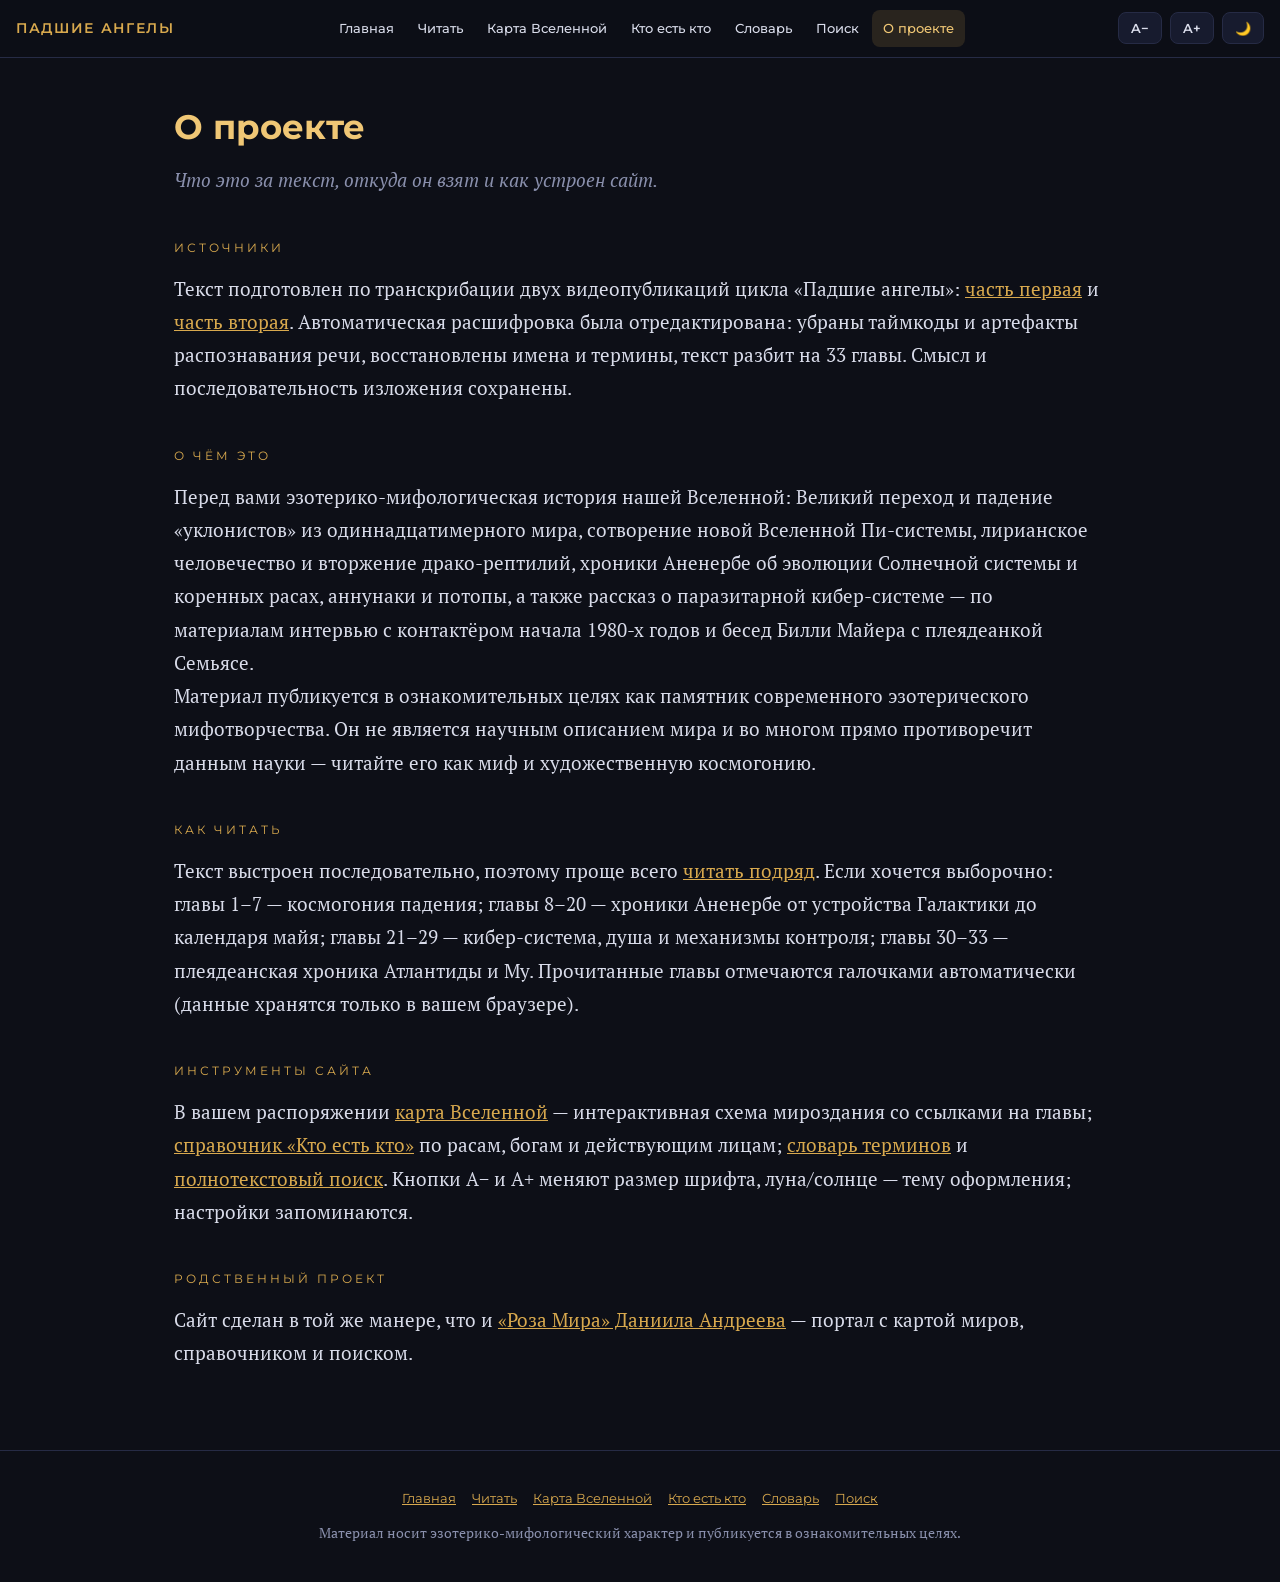
==== about.html @ 3c993e21 "Портал: главная, карта Вселенной, кто есть кто, словарь, поиск, отметки прочтения" ====
<!DOCTYPE html>
<html lang="ru" data-theme="dark">
<head>
<meta charset="UTF-8">
<meta name="viewport" content="width=device-width, initial-scale=1.0">
<title>О проекте — Падшие ангелы</title>
<meta name="description" content="О проекте «Падшие ангелы»: источники, структура текста и рекомендации по чтению.">
<link rel="preconnect" href="https://fonts.googleapis.com">
<link rel="preconnect" href="https://fonts.gstatic.com" crossorigin>
<link href="https://fonts.googleapis.com/css2?family=PT+Serif:ital,wght@0,400;0,700;1,400&family=Montserrat:wght@500;600;700&display=swap" rel="stylesheet">
<link rel="stylesheet" href="styles.css">
</head>
<body>
<div class="topbar">
  <a class="brand" href="index.html">Падшие ангелы</a>
  <nav class="topnav">
    <a href="index.html">Главная</a>
    <a href="read.html">Читать</a>
    <a href="map.html">Карта Вселенной</a>
    <a href="who.html">Кто есть кто</a>
    <a href="glossary.html">Словарь</a>
    <a href="search.html">Поиск</a>
    <a href="about.html">О проекте</a>
  </nav>
  <button class="btn" id="fsMinus" title="Уменьшить шрифт">A−</button>
  <button class="btn" id="fsPlus" title="Увеличить шрифт">A+</button>
  <button class="btn" id="themeBtn" title="Сменить тему">🌙</button>
</div>

<div class="page">
  <h2 class="pagetitle">О проекте</h2>
  <p class="pagesub">Что это за текст, откуда он взят и как устроен сайт.</p>

  <div class="section-label">Источники</div>
  <p>Текст подготовлен по транскрибации двух видеопубликаций цикла «Падшие ангелы»: <a href="https://www.youtube.com/watch?v=BHsfPyFr4HE" target="_blank" rel="noopener">часть первая</a> и <a href="https://www.youtube.com/watch?v=qrSuXvkzfOs" target="_blank" rel="noopener">часть вторая</a>. Автоматическая расшифровка была отредактирована: убраны таймкоды и артефакты распознавания речи, восстановлены имена и термины, текст разбит на 33 главы. Смысл и последовательность изложения сохранены.</p>

  <div class="section-label">О чём это</div>
  <p>Перед вами эзотерико-мифологическая история нашей Вселенной: Великий переход и падение «уклонистов» из одиннадцатимерного мира, сотворение новой Вселенной Пи-системы, лирианское человечество и вторжение драко-рептилий, хроники Аненербе об эволюции Солнечной системы и коренных расах, аннунаки и потопы, а также рассказ о паразитарной кибер-системе — по материалам интервью с контактёром начала 1980-х годов и бесед Билли Майера с плеядеанкой Семьясе.</p>
  <p>Материал публикуется в ознакомительных целях как памятник современного эзотерического мифотворчества. Он не является научным описанием мира и во многом прямо противоречит данным науки — читайте его как миф и художественную космогонию.</p>

  <div class="section-label">Как читать</div>
  <p>Текст выстроен последовательно, поэтому проще всего <a href="read.html#gl-1">читать подряд</a>. Если хочется выборочно: главы 1–7 — космогония падения; главы 8–20 — хроники Аненербе от устройства Галактики до календаря майя; главы 21–29 — кибер-система, душа и механизмы контроля; главы 30–33 — плеядеанская хроника Атлантиды и Му. Прочитанные главы отмечаются галочками автоматически (данные хранятся только в вашем браузере).</p>

  <div class="section-label">Инструменты сайта</div>
  <p>В вашем распоряжении <a href="map.html">карта Вселенной</a> — интерактивная схема мироздания со ссылками на главы; <a href="who.html">справочник «Кто есть кто»</a> по расам, богам и действующим лицам; <a href="glossary.html">словарь терминов</a> и <a href="search.html">полнотекстовый поиск</a>. Кнопки A− и A+ меняют размер шрифта, луна/солнце — тему оформления; настройки запоминаются.</p>

  <div class="section-label">Родственный проект</div>
  <p>Сайт сделан в той же манере, что и <a href="https://vysockiymark01-prog.github.io/RozaMira/" target="_blank" rel="noopener">«Роза Мира» Даниила Андреева</a> — портал с картой миров, справочником и поиском.</p>
</div>

<footer class="site">
  <div class="flinks">
    <a href="index.html">Главная</a><a href="read.html">Читать</a><a href="map.html">Карта Вселенной</a><a href="who.html">Кто есть кто</a><a href="glossary.html">Словарь</a><a href="search.html">Поиск</a>
  </div>
  <p>Материал носит эзотерико-мифологический характер и публикуется в ознакомительных целях.</p>
</footer>

<script src="app.js"></script>
</body>
</html>
---- styles.css ----
:root{
  --bg:#0d0f17; --bg2:#131627; --panel:#171b2e; --text:#d9dcea; --muted:#8a90ad;
  --accent:#d8a94e; --accent2:#f0c775; --line:#262b45; --shadow:rgba(0,0,0,.5);
  --good:#6fbf82; --bad:#c96a6a;
}
html[data-theme="light"]{
  --bg:#f5f2ea; --bg2:#ffffff; --panel:#ffffff; --text:#2a2c38; --muted:#6d7186;
  --accent:#a8760f; --accent2:#8a5f05; --line:#e2ddd0; --shadow:rgba(60,50,20,.12);
  --good:#3d8b52; --bad:#b04a4a;
}
*{box-sizing:border-box;margin:0;padding:0}
html{scroll-behavior:smooth}
body{background:var(--bg);color:var(--text);font-family:'PT Serif',Georgia,serif;font-size:var(--fs,19px);line-height:1.75;transition:background .3s,color .3s}
a{color:var(--accent)}
.progress{position:fixed;top:0;left:0;height:3px;background:linear-gradient(90deg,var(--accent),var(--accent2));width:0;z-index:100}

/* ---------- top navigation ---------- */
.topbar{position:sticky;top:0;z-index:90;display:flex;align-items:center;gap:8px;padding:10px 16px;background:color-mix(in srgb,var(--bg) 88%,transparent);backdrop-filter:blur(8px);border-bottom:1px solid var(--line)}
.topbar .brand{font-family:'Montserrat',sans-serif;font-weight:600;font-size:14px;letter-spacing:.12em;color:var(--accent);text-transform:uppercase;text-decoration:none;white-space:nowrap}
.topnav{display:flex;gap:2px;margin:0 auto;overflow-x:auto;scrollbar-width:none}
.topnav::-webkit-scrollbar{display:none}
.topnav a{font-family:'Montserrat',sans-serif;font-size:13px;font-weight:500;color:var(--text);text-decoration:none;padding:7px 11px;border-radius:8px;white-space:nowrap}
.topnav a:hover{color:var(--accent2);background:color-mix(in srgb,var(--accent) 10%,transparent)}
.topnav a.current{color:var(--accent2);background:color-mix(in srgb,var(--accent) 14%,transparent)}
.btn{font-family:'Montserrat',sans-serif;font-size:13px;font-weight:600;color:var(--text);background:var(--panel);border:1px solid var(--line);border-radius:8px;padding:7px 12px;cursor:pointer;transition:.2s}
.btn:hover{border-color:var(--accent);color:var(--accent2)}
.btn.primary{background:linear-gradient(135deg,var(--accent),var(--accent2));color:#1b1405;border:none;font-weight:700;padding:12px 22px;font-size:14px;text-decoration:none;display:inline-block;border-radius:10px}
.btn.ghost{padding:12px 22px;font-size:14px;text-decoration:none;display:inline-block;border-radius:10px}

/* ---------- hero ---------- */
header.site{position:relative;overflow:hidden;text-align:center;padding:90px 20px 70px;background:radial-gradient(ellipse at 50% -20%,#2a2440 0%,var(--bg) 70%)}
html[data-theme="light"] header.site{background:radial-gradient(ellipse at 50% -20%,#ece2c8 0%,var(--bg) 70%)}
.stars{position:absolute;inset:0;pointer-events:none;opacity:.7}
header.site h1{font-family:'Montserrat',sans-serif;font-weight:700;font-size:clamp(34px,6vw,58px);letter-spacing:.06em;color:var(--accent2);text-transform:uppercase;position:relative}
header.site .sub{margin-top:18px;color:var(--muted);font-style:italic;font-size:.95em;max-width:640px;margin-left:auto;margin-right:auto;position:relative}
header.site .wing{margin-top:26px;color:var(--accent);letter-spacing:.5em;position:relative}
header.site .cta{margin-top:30px;display:flex;gap:14px;justify-content:center;flex-wrap:wrap;position:relative}
header.site.compact{padding:46px 20px 36px}
header.site.compact h1{font-size:clamp(24px,4vw,36px)}

/* ---------- generic page container ---------- */
.page{max-width:980px;margin:0 auto;padding:40px 24px 80px}
.page h2.pagetitle{font-family:'Montserrat',sans-serif;font-size:clamp(24px,3.5vw,34px);color:var(--accent2);margin-bottom:6px}
.page .pagesub{color:var(--muted);font-style:italic;margin-bottom:30px}
.section-label{font-family:'Montserrat',sans-serif;font-size:12px;letter-spacing:.25em;color:var(--accent);text-transform:uppercase;margin:40px 0 14px}

/* ---------- reading layout ---------- */
.layout{display:grid;grid-template-columns:290px minmax(0,1fr);gap:40px;max-width:1200px;margin:0 auto;padding:40px 24px 80px}
nav.toc{position:sticky;top:64px;align-self:start;max-height:calc(100vh - 90px);overflow-y:auto;padding:20px;background:var(--panel);border:1px solid var(--line);border-radius:14px;scrollbar-width:thin}
nav.toc h2{font-family:'Montserrat',sans-serif;font-size:13px;letter-spacing:.15em;text-transform:uppercase;color:var(--accent);margin-bottom:14px}
nav.toc .part-label{font-family:'Montserrat',sans-serif;font-size:11px;letter-spacing:.12em;text-transform:uppercase;color:var(--muted);margin:16px 0 6px}
nav.toc a{display:block;padding:5px 24px 5px 8px;font-size:14.5px;line-height:1.4;color:var(--text);text-decoration:none;border-radius:6px;border-left:2px solid transparent;position:relative}
nav.toc a:hover{color:var(--accent2);background:color-mix(in srgb,var(--accent) 8%,transparent)}
nav.toc a.active{color:var(--accent2);border-left-color:var(--accent);background:color-mix(in srgb,var(--accent) 10%,transparent)}
nav.toc a.read::after{content:"✓";position:absolute;right:8px;top:5px;color:var(--good);font-size:12px}
main{min-width:0}
.part-divider{margin:70px 0 40px;text-align:center}
.part-divider .num{font-family:'Montserrat',sans-serif;color:var(--accent);letter-spacing:.3em;font-size:13px;text-transform:uppercase}
.part-divider h2{font-family:'Montserrat',sans-serif;font-size:clamp(24px,3.5vw,34px);margin-top:8px;color:var(--text)}
.part-divider .rule{margin:18px auto 0;width:120px;height:2px;background:linear-gradient(90deg,transparent,var(--accent),transparent)}
section.chapter{margin-bottom:56px;scroll-margin-top:80px}
section.chapter h3{font-family:'Montserrat',sans-serif;font-size:clamp(20px,2.6vw,26px);line-height:1.3;color:var(--accent2);margin-bottom:6px}
section.chapter .ch-num{font-family:'Montserrat',sans-serif;font-size:12px;letter-spacing:.25em;color:var(--muted);text-transform:uppercase}
section.chapter p{margin:16px 0;text-align:justify;hyphens:auto}
section.chapter p:first-of-type{margin-top:20px}
.lede::first-letter{float:left;font-size:3.1em;line-height:.85;padding:6px 10px 0 0;color:var(--accent);font-family:'PT Serif',serif}
.note{margin:24px 0;padding:16px 20px;background:var(--panel);border-left:3px solid var(--accent);border-radius:0 10px 10px 0;font-size:.92em;color:var(--muted)}
.dialog{margin:20px 0;padding-left:18px;border-left:2px solid var(--line)}
.dialog p{margin:12px 0}
.dialog .q{color:var(--muted);font-style:italic}
blockquote{margin:24px 0;padding:18px 24px;background:var(--panel);border:1px solid var(--line);border-radius:12px;font-style:italic}
mark{background:color-mix(in srgb,var(--accent) 45%,transparent);color:inherit;border-radius:3px;padding:0 2px}

/* ---------- cards & grids ---------- */
.grid{display:grid;gap:16px}
.grid.c2{grid-template-columns:repeat(auto-fill,minmax(300px,1fr))}
.grid.c3{grid-template-columns:repeat(auto-fill,minmax(240px,1fr))}
.card{background:var(--panel);border:1px solid var(--line);border-radius:14px;padding:20px 22px;transition:.2s}
.card:hover{border-color:color-mix(in srgb,var(--accent) 55%,var(--line))}
.card h4{font-family:'Montserrat',sans-serif;font-size:16px;color:var(--accent2);margin-bottom:6px}
.card .tag{display:inline-block;font-family:'Montserrat',sans-serif;font-size:10.5px;letter-spacing:.1em;text-transform:uppercase;color:var(--muted);border:1px solid var(--line);border-radius:20px;padding:2px 9px;margin:0 4px 8px 0}
.card p{font-size:.92em;color:var(--text)}
.card.linkcard{display:block;text-decoration:none;color:var(--text)}
.card.linkcard .arrow{color:var(--accent);font-family:'Montserrat',sans-serif;font-size:13px}

/* start path on home */
.path{display:grid;gap:12px;grid-template-columns:repeat(auto-fit,minmax(210px,1fr));counter-reset:step}
.path .step{background:var(--panel);border:1px solid var(--line);border-radius:14px;padding:18px;position:relative}
.path .step::before{counter-increment:step;content:counter(step);position:absolute;top:-12px;left:16px;width:26px;height:26px;border-radius:50%;background:linear-gradient(135deg,var(--accent),var(--accent2));color:#1b1405;font-family:'Montserrat',sans-serif;font-weight:700;font-size:13px;display:flex;align-items:center;justify-content:center}
.path .step h5{font-family:'Montserrat',sans-serif;font-size:14px;color:var(--accent2);margin:6px 0 6px}
.path .step p{font-size:.85em;color:var(--muted)}
.path .step a{font-family:'Montserrat',sans-serif;font-size:12.5px}

/* chapter list on home */
.chlist{list-style:none}
.chlist li{border-bottom:1px solid var(--line)}
.chlist a{display:flex;align-items:baseline;gap:12px;padding:10px 6px;text-decoration:none;color:var(--text);border-radius:8px}
.chlist a:hover{background:color-mix(in srgb,var(--accent) 7%,transparent);color:var(--accent2)}
.chlist .n{font-family:'Montserrat',sans-serif;font-size:12px;color:var(--muted);min-width:26px}
.chlist .check{margin-left:auto;color:var(--good);font-size:14px;opacity:0;font-family:'Montserrat',sans-serif}
.chlist a.read .check{opacity:1}
.readbar{margin:14px 0 6px;height:8px;border-radius:6px;background:var(--panel);border:1px solid var(--line);overflow:hidden}
.readbar>div{height:100%;width:0;background:linear-gradient(90deg,var(--accent),var(--accent2));transition:width .4s}
.readinfo{font-family:'Montserrat',sans-serif;font-size:12.5px;color:var(--muted);margin-bottom:26px}

/* ---------- glossary ---------- */
.gl-item{padding:16px 0;border-bottom:1px solid var(--line)}
.gl-item dt{font-family:'Montserrat',sans-serif;font-weight:600;color:var(--accent2);font-size:16px}
.gl-item dd{margin-top:6px;font-size:.95em}
.alpha-nav{display:flex;flex-wrap:wrap;gap:6px;margin-bottom:24px}
.alpha-nav a{font-family:'Montserrat',sans-serif;font-size:13px;text-decoration:none;padding:4px 10px;border:1px solid var(--line);border-radius:8px;color:var(--text)}
.alpha-nav a:hover{border-color:var(--accent);color:var(--accent2)}
.filterbox{width:100%;padding:12px 16px;font-size:16px;font-family:'PT Serif',serif;background:var(--panel);color:var(--text);border:1px solid var(--line);border-radius:12px;margin-bottom:24px}
.filterbox:focus{outline:none;border-color:var(--accent)}

/* ---------- who ---------- */
.side-light h4::before{content:"☀ ";color:var(--good)}
.side-dark h4::before{content:"● ";color:var(--bad)}
.side-neutral h4::before{content:"◆ ";color:var(--muted)}

/* ---------- map ---------- */
.map-wrap{display:grid;grid-template-columns:minmax(0,1fr) 320px;gap:24px}
.map-col{min-width:0}
.map-level{margin-bottom:10px;text-align:center}
.map-level .lvl-label{font-family:'Montserrat',sans-serif;font-size:11px;letter-spacing:.2em;text-transform:uppercase;color:var(--muted);margin:18px 0 8px}
.map-nodes{display:flex;flex-wrap:wrap;gap:8px;justify-content:center}
.map-node{font-family:'Montserrat',sans-serif;font-size:13px;padding:9px 14px;background:var(--panel);border:1px solid var(--line);border-radius:10px;cursor:pointer;transition:.2s;color:var(--text)}
.map-node:hover{border-color:var(--accent);color:var(--accent2)}
.map-node.sel{background:linear-gradient(135deg,color-mix(in srgb,var(--accent) 25%,var(--panel)),var(--panel));border-color:var(--accent);color:var(--accent2)}
.map-node.dark{border-color:color-mix(in srgb,var(--bad) 50%,var(--line))}
.map-arrow{color:var(--accent);font-size:18px;margin:2px 0}
.map-info{position:sticky;top:80px;align-self:start;background:var(--panel);border:1px solid var(--line);border-radius:14px;padding:20px}
.map-info h4{font-family:'Montserrat',sans-serif;color:var(--accent2);margin-bottom:8px}
.map-info p{font-size:.9em}
.map-info .tag{display:inline-block;font-family:'Montserrat',sans-serif;font-size:10.5px;letter-spacing:.1em;text-transform:uppercase;color:var(--muted);border:1px solid var(--line);border-radius:20px;padding:2px 9px;margin-bottom:10px}
.map-info a{font-family:'Montserrat',sans-serif;font-size:12.5px}

/* ---------- search ---------- */
.searchbox{display:flex;gap:10px;margin-bottom:10px}
.searchbox input{flex:1;padding:14px 18px;font-size:17px;font-family:'PT Serif',serif;background:var(--panel);color:var(--text);border:1px solid var(--line);border-radius:12px}
.searchbox input:focus{outline:none;border-color:var(--accent)}
.search-meta{font-family:'Montserrat',sans-serif;font-size:13px;color:var(--muted);margin-bottom:20px}
.hit{background:var(--panel);border:1px solid var(--line);border-radius:14px;padding:16px 20px;margin-bottom:14px}
.hit h4{font-family:'Montserrat',sans-serif;font-size:15px;margin-bottom:8px}
.hit h4 a{text-decoration:none}
.hit .snip{font-size:.92em;color:var(--text);margin:6px 0}
.hit .more{font-family:'Montserrat',sans-serif;font-size:12px;color:var(--muted)}

/* ---------- misc ---------- */
.totop{position:fixed;right:22px;bottom:22px;width:44px;height:44px;border-radius:50%;background:var(--panel);border:1px solid var(--line);color:var(--accent);font-size:20px;cursor:pointer;opacity:0;pointer-events:none;transition:.3s;z-index:80;box-shadow:0 4px 14px var(--shadow)}
.totop.show{opacity:1;pointer-events:auto}
footer.site{border-top:1px solid var(--line);padding:36px 20px;text-align:center;color:var(--muted);font-size:14px}
footer.site .flinks{display:flex;gap:16px;justify-content:center;flex-wrap:wrap;margin-bottom:12px;font-family:'Montserrat',sans-serif;font-size:13px}
.menu-btn{display:none}
.toc-close{display:none}

@media(max-width:900px){
  .layout{display:block;padding:24px 16px 60px}
  nav.toc{position:fixed;top:0;left:0;height:100vh;max-height:100vh;width:min(320px,85vw);border-radius:0;transform:translateX(-105%);transition:transform .3s;z-index:95;padding-top:60px}
  nav.toc.open{transform:none;box-shadow:0 0 60px var(--shadow)}
  .menu-btn{display:inline-block}
  .toc-close{display:inline-block;position:absolute;top:12px;right:12px}
  .map-wrap{grid-template-columns:1fr}
  .map-info{position:static}
  .topbar .brand{display:none}
}
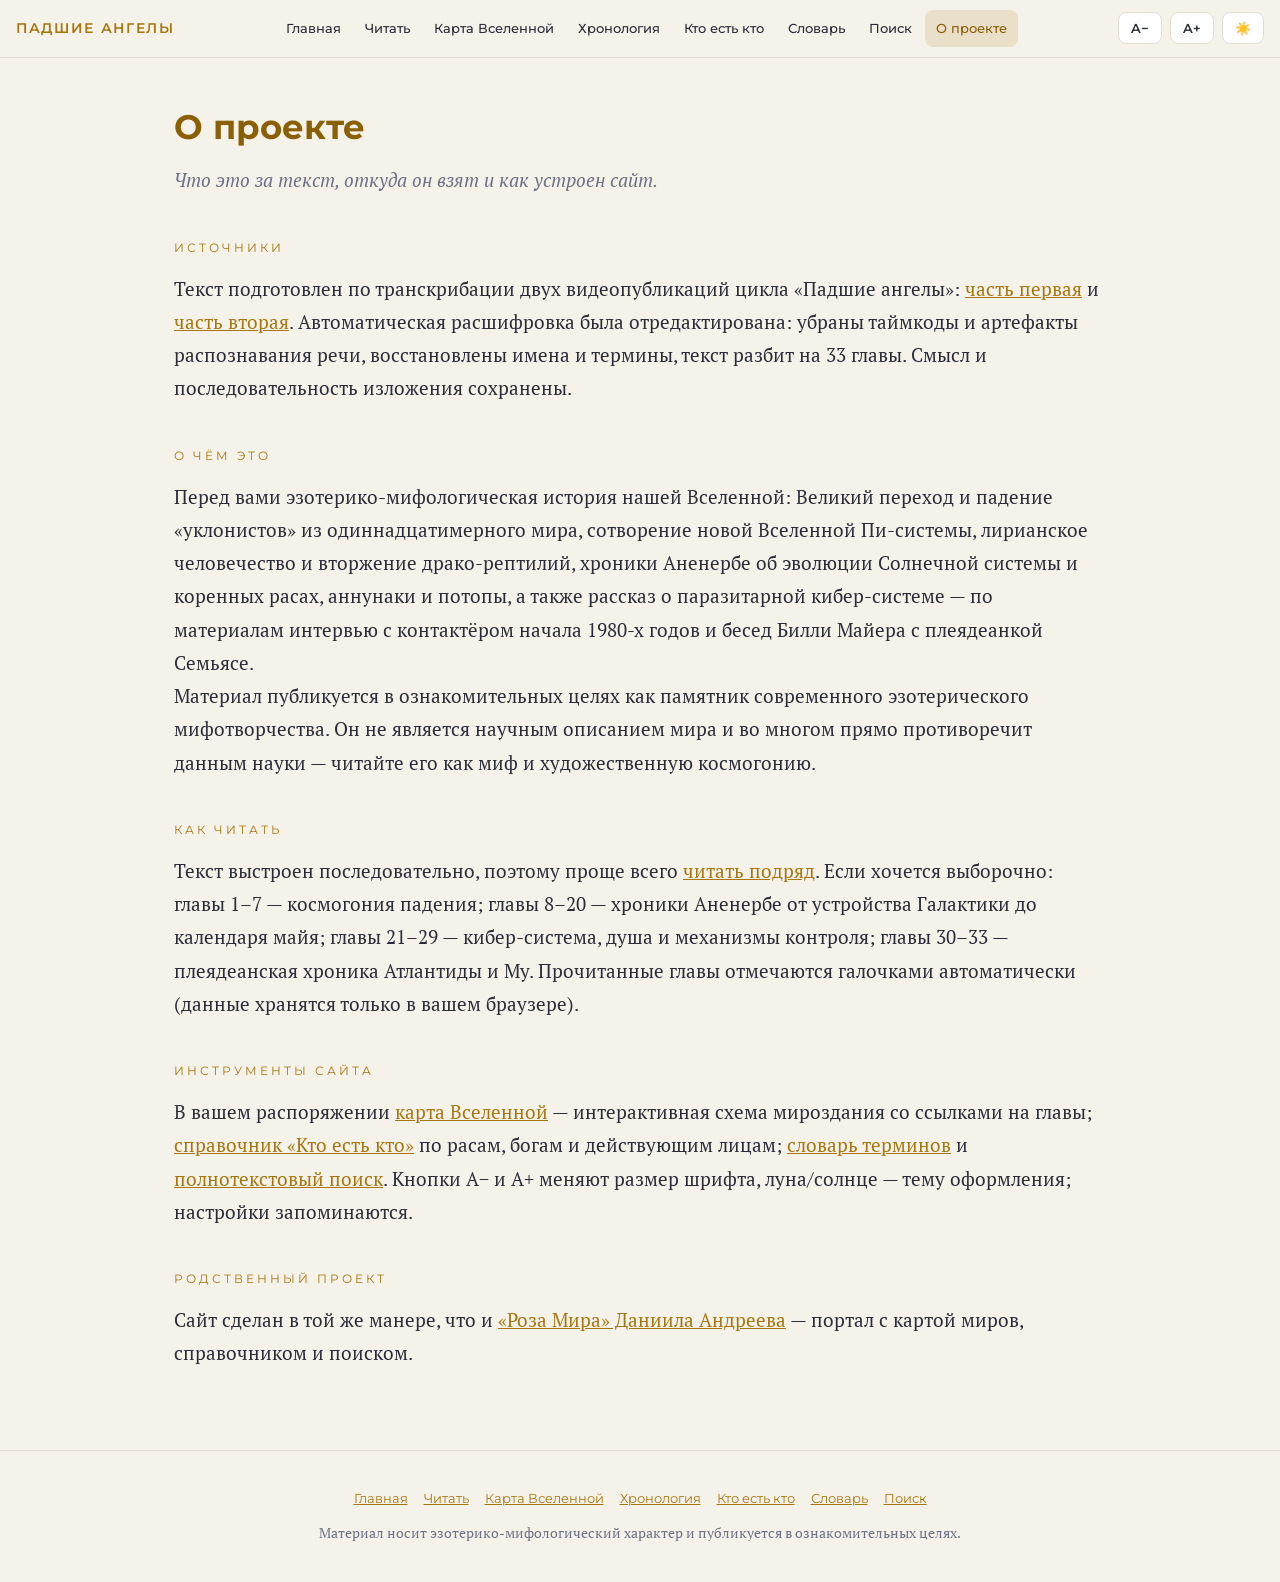
==== commit 85dd1756: "Хронология, умный поиск, продолжение чтения, favicon, OG-превью, автотема" ====
--- a/about.html
+++ b/about.html
@@ -9,6 +9,13 @@
 <link rel="preconnect" href="https://fonts.gstatic.com" crossorigin>
 <link href="https://fonts.googleapis.com/css2?family=PT+Serif:ital,wght@0,400;0,700;1,400&family=Montserrat:wght@500;600;700&display=swap" rel="stylesheet">
 <link rel="stylesheet" href="styles.css">
+<link rel="icon" href="favicon.svg" type="image/svg+xml">
+<meta property="og:site_name" content="Падшие ангелы">
+<meta property="og:title" content="Падшие ангелы — история нашей Вселенной">
+<meta property="og:description" content="Великий переход, Первостроители, звёздные войны, хроники Аненербе и тайна кибер-системы. Текст, карта Вселенной, хронология, справочник и поиск.">
+<meta property="og:type" content="website">
+<meta property="og:image" content="https://vysockiymark01-prog.github.io/FallenAngels/og.png">
+<meta name="twitter:card" content="summary_large_image">
 </head>
 <body>
 <div class="topbar">
@@ -17,6 +24,7 @@
     <a href="index.html">Главная</a>
     <a href="read.html">Читать</a>
     <a href="map.html">Карта Вселенной</a>
+    <a href="timeline.html">Хронология</a>
     <a href="who.html">Кто есть кто</a>
     <a href="glossary.html">Словарь</a>
     <a href="search.html">Поиск</a>
@@ -50,7 +58,8 @@
 
 <footer class="site">
   <div class="flinks">
-    <a href="index.html">Главная</a><a href="read.html">Читать</a><a href="map.html">Карта Вселенной</a><a href="who.html">Кто есть кто</a><a href="glossary.html">Словарь</a><a href="search.html">Поиск</a>
+    <a href="index.html">Главная</a><a href="read.html">Читать</a><a href="map.html">Карта Вселенной</a>
+    <a href="timeline.html">Хронология</a><a href="who.html">Кто есть кто</a><a href="glossary.html">Словарь</a><a href="search.html">Поиск</a>
   </div>
   <p>Материал носит эзотерико-мифологический характер и публикуется в ознакомительных целях.</p>
 </footer>
--- a/styles.css
+++ b/styles.css
@@ -146,6 +146,20 @@
 .hit .snip{font-size:.92em;color:var(--text);margin:6px 0}
 .hit .more{font-family:'Montserrat',sans-serif;font-size:12px;color:var(--muted)}
 
+/* ---------- timeline ---------- */
+.tl{position:relative;margin:24px 0;padding-left:34px}
+.tl::before{content:"";position:absolute;left:10px;top:6px;bottom:6px;width:2px;background:linear-gradient(180deg,var(--accent),var(--line) 30%,var(--line) 70%,var(--accent))}
+.tl-era{font-family:'Montserrat',sans-serif;font-size:13px;letter-spacing:.22em;text-transform:uppercase;color:var(--accent);margin:38px 0 16px;position:relative}
+.tl-era::before{content:"✦";position:absolute;left:-30px;top:1px;color:var(--accent)}
+.tl-item{position:relative;margin:0 0 18px;padding:14px 20px;background:var(--panel);border:1px solid var(--line);border-radius:12px;transition:.2s}
+.tl-item:hover{border-color:color-mix(in srgb,var(--accent) 55%,var(--line))}
+.tl-item::before{content:"";position:absolute;left:-29px;top:22px;width:10px;height:10px;border-radius:50%;background:var(--accent);box-shadow:0 0 0 4px color-mix(in srgb,var(--accent) 22%,transparent)}
+.tl-item.dark::before{background:var(--bad);box-shadow:0 0 0 4px color-mix(in srgb,var(--bad) 22%,transparent)}
+.tl-date{font-family:'Montserrat',sans-serif;font-size:12px;font-weight:600;letter-spacing:.1em;text-transform:uppercase;color:var(--accent2)}
+.tl-item h4{font-family:'Montserrat',sans-serif;font-size:16px;color:var(--text);margin:4px 0 4px}
+.tl-item p{font-size:.9em;color:var(--muted);margin:0}
+.tl-item .tl-link{font-family:'Montserrat',sans-serif;font-size:12px}
+
 /* ---------- misc ---------- */
 .totop{position:fixed;right:22px;bottom:22px;width:44px;height:44px;border-radius:50%;background:var(--panel);border:1px solid var(--line);color:var(--accent);font-size:20px;cursor:pointer;opacity:0;pointer-events:none;transition:.3s;z-index:80;box-shadow:0 4px 14px var(--shadow)}
 .totop.show{opacity:1;pointer-events:auto}
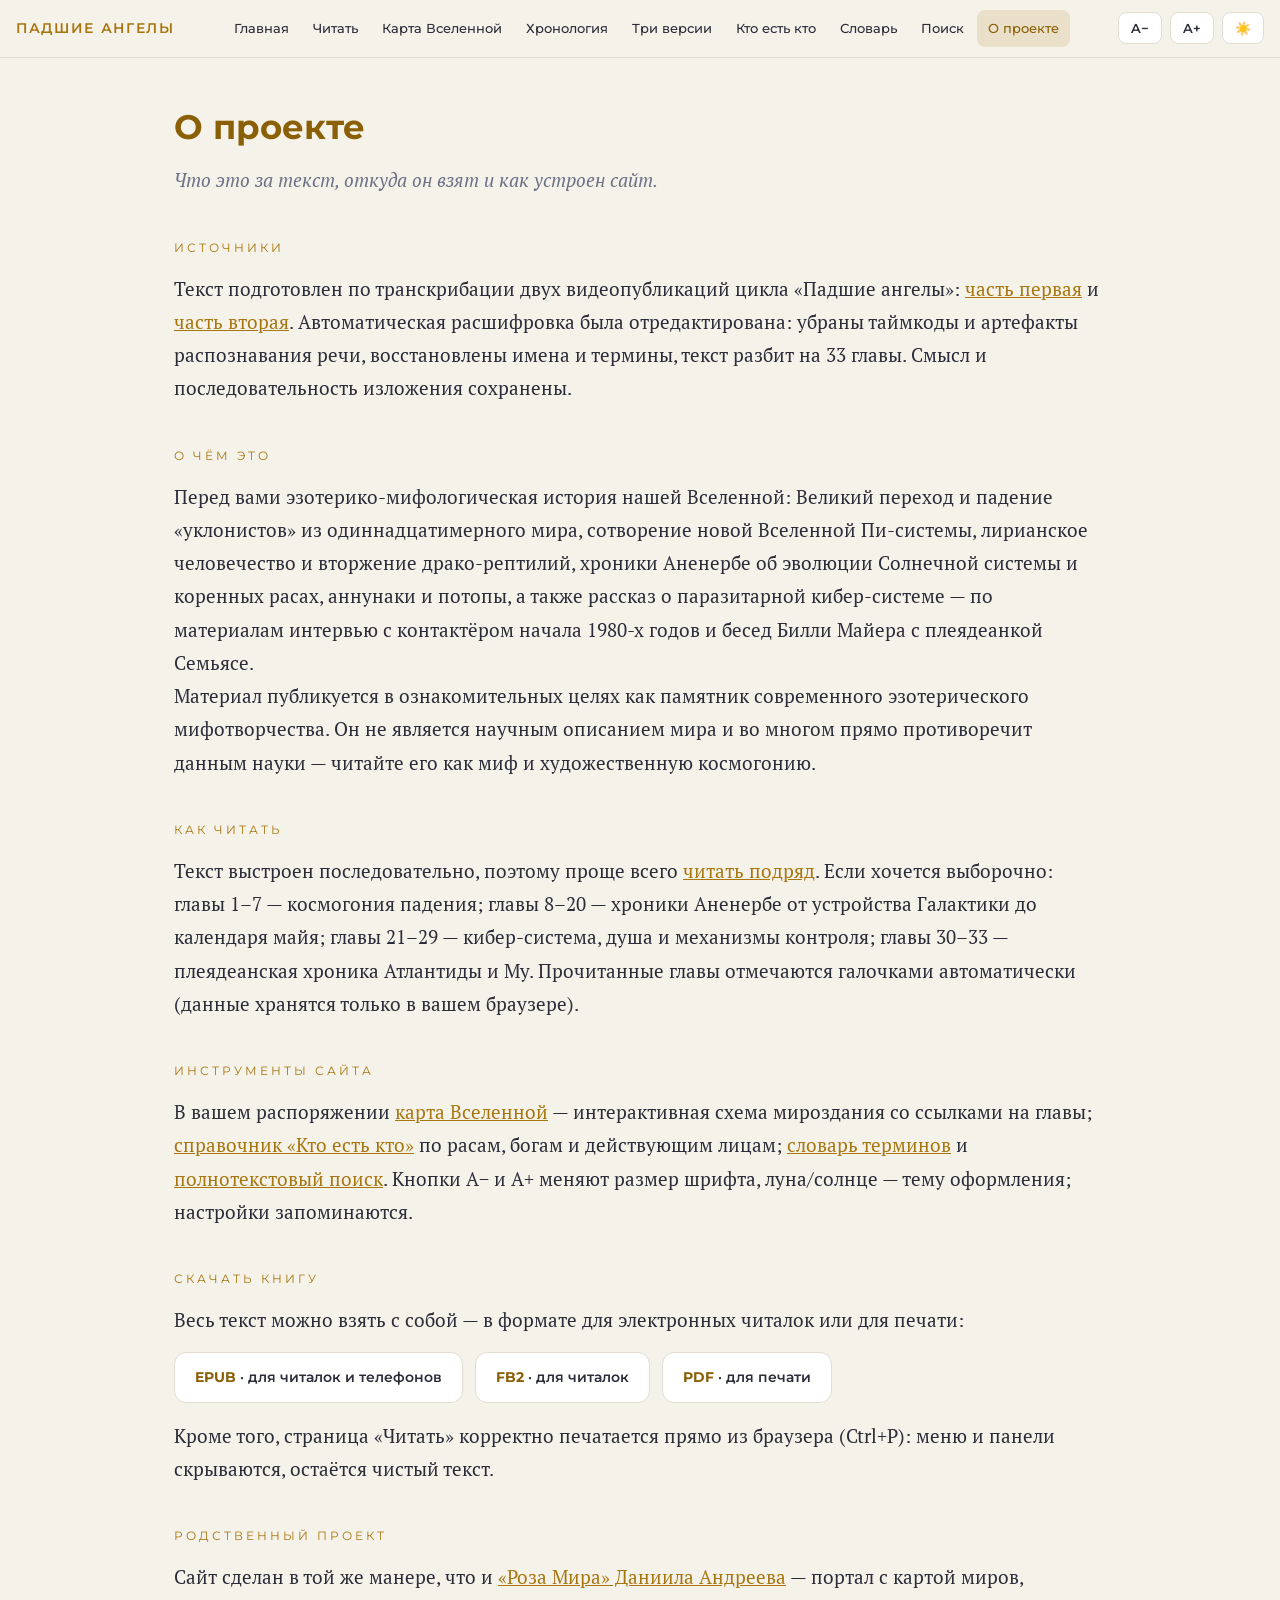
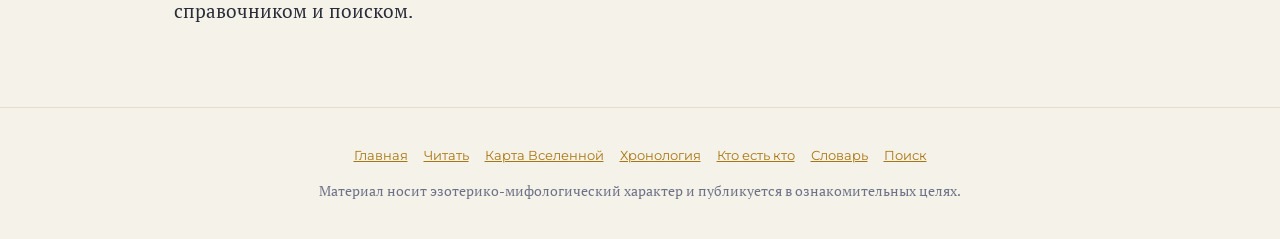
==== commit 4d0d0407: "Подсказки терминов, закладки, клавиши, мобильная панель, три версии, книга в EPUB/FB2/PDF, печать, S" ====
--- a/about.html
+++ b/about.html
@@ -25,6 +25,7 @@
     <a href="read.html">Читать</a>
     <a href="map.html">Карта Вселенной</a>
     <a href="timeline.html">Хронология</a>
+    <a href="compare.html">Три версии</a>
     <a href="who.html">Кто есть кто</a>
     <a href="glossary.html">Словарь</a>
     <a href="search.html">Поиск</a>
@@ -52,6 +53,15 @@
   <div class="section-label">Инструменты сайта</div>
   <p>В вашем распоряжении <a href="map.html">карта Вселенной</a> — интерактивная схема мироздания со ссылками на главы; <a href="who.html">справочник «Кто есть кто»</a> по расам, богам и действующим лицам; <a href="glossary.html">словарь терминов</a> и <a href="search.html">полнотекстовый поиск</a>. Кнопки A− и A+ меняют размер шрифта, луна/солнце — тему оформления; настройки запоминаются.</p>
 
+  <div class="section-label" id="download">Скачать книгу</div>
+  <p>Весь текст можно взять с собой — в формате для электронных читалок или для печати:</p>
+  <div class="dl-row">
+    <a href="padshie-angely.epub" download><b>EPUB</b> · для читалок и телефонов</a>
+    <a href="padshie-angely.fb2" download><b>FB2</b> · для читалок</a>
+    <a href="padshie-angely.pdf" download><b>PDF</b> · для печати</a>
+  </div>
+  <p>Кроме того, страница «Читать» корректно печатается прямо из браузера (Ctrl+P): меню и панели скрываются, остаётся чистый текст.</p>
+
   <div class="section-label">Родственный проект</div>
   <p>Сайт сделан в той же манере, что и <a href="https://vysockiymark01-prog.github.io/RozaMira/" target="_blank" rel="noopener">«Роза Мира» Даниила Андреева</a> — портал с картой миров, справочником и поиском.</p>
 </div>
--- a/styles.css
+++ b/styles.css
@@ -160,6 +160,69 @@
 .tl-item p{font-size:.9em;color:var(--muted);margin:0}
 .tl-item .tl-link{font-family:'Montserrat',sans-serif;font-size:12px}
 
+/* ---------- термины-подсказки ---------- */
+.term{border-bottom:1px dotted var(--accent);cursor:help}
+.term-pop{position:absolute;z-index:120;max-width:320px;background:var(--panel);border:1px solid var(--accent);border-radius:12px;padding:12px 16px;font-size:14.5px;line-height:1.5;box-shadow:0 10px 30px var(--shadow)}
+.term-pop b{font-family:'Montserrat',sans-serif;color:var(--accent2);display:block;margin-bottom:4px;font-size:13.5px}
+.term-pop a{font-family:'Montserrat',sans-serif;font-size:12px}
+
+/* ---------- закладки ---------- */
+.selchip{position:absolute;z-index:120;font-family:'Montserrat',sans-serif;font-size:13px;font-weight:600;background:linear-gradient(135deg,var(--accent),var(--accent2));color:#1b1405;border:none;border-radius:20px;padding:8px 14px;cursor:pointer;box-shadow:0 6px 18px var(--shadow)}
+.bm-panel{position:fixed;top:0;right:0;height:100vh;width:min(380px,92vw);background:var(--panel);border-left:1px solid var(--line);z-index:96;transform:translateX(105%);transition:transform .3s;padding:18px;overflow-y:auto;box-shadow:0 0 60px var(--shadow)}
+.bm-panel.open{transform:none}
+.bm-panel h3{font-family:'Montserrat',sans-serif;font-size:15px;letter-spacing:.1em;text-transform:uppercase;color:var(--accent);margin:4px 0 14px}
+.bm-item{border:1px solid var(--line);border-radius:12px;padding:12px 14px;margin-bottom:12px;background:var(--bg2)}
+.bm-item .bm-ch{font-family:'Montserrat',sans-serif;font-size:11.5px;letter-spacing:.08em;text-transform:uppercase;color:var(--accent2)}
+.bm-item .bm-snip{font-size:14px;font-style:italic;margin:6px 0;color:var(--text)}
+.bm-item .bm-note{font-size:13.5px;color:var(--muted);margin:6px 0}
+.bm-item .bm-actions{display:flex;gap:8px;margin-top:8px}
+.bm-item .bm-actions button{font-family:'Montserrat',sans-serif;font-size:12px;padding:5px 10px;border-radius:8px;border:1px solid var(--line);background:transparent;color:var(--text);cursor:pointer}
+.bm-item .bm-actions button:hover{border-color:var(--accent);color:var(--accent2)}
+.bm-empty{color:var(--muted);font-size:14px;font-style:italic}
+
+/* ---------- мобильная нижняя панель чтения ---------- */
+.mobile-bar{display:none;position:fixed;left:0;right:0;bottom:0;z-index:85;background:color-mix(in srgb,var(--bg) 92%,transparent);backdrop-filter:blur(8px);border-top:1px solid var(--line);padding:8px 10px calc(8px + env(safe-area-inset-bottom));grid-template-columns:auto 1fr auto auto;gap:8px;align-items:center}
+.mobile-bar button{font-family:'Montserrat',sans-serif;font-size:15px;font-weight:600;background:var(--panel);color:var(--text);border:1px solid var(--line);border-radius:10px;padding:10px 14px;cursor:pointer}
+.mobile-bar .mb-title{text-align:center;font-family:'Montserrat',sans-serif;font-size:12.5px;color:var(--muted);overflow:hidden;text-overflow:ellipsis;white-space:nowrap;padding:0 4px}
+
+/* ---------- сравнение версий ---------- */
+.cmp{width:100%;border-collapse:collapse;margin:18px 0 36px;font-size:.92em}
+.cmp th{font-family:'Montserrat',sans-serif;font-size:12.5px;letter-spacing:.06em;text-transform:uppercase;color:var(--accent2);background:var(--panel);border:1px solid var(--line);padding:10px 12px;text-align:left}
+.cmp td{border:1px solid var(--line);padding:10px 14px;vertical-align:top;background:color-mix(in srgb,var(--panel) 55%,transparent)}
+.cmp td:first-child{font-family:'Montserrat',sans-serif;font-size:13px;color:var(--muted);white-space:nowrap}
+@media(max-width:760px){
+  .cmp,.cmp thead,.cmp tbody,.cmp tr,.cmp th,.cmp td{display:block;white-space:normal}
+  .cmp thead{display:none}
+  .cmp tr{margin-bottom:16px;border:1px solid var(--line);border-radius:12px;overflow:hidden}
+  .cmp td{border:none;border-bottom:1px solid var(--line)}
+  .cmp td:first-child{background:var(--panel);color:var(--accent2)}
+  .cmp td[data-col]::before{content:attr(data-col);display:block;font-family:'Montserrat',sans-serif;font-size:11px;letter-spacing:.08em;text-transform:uppercase;color:var(--muted);margin-bottom:4px}
+}
+
+/* ---------- скачивание книги ---------- */
+.dl-row{display:flex;gap:12px;flex-wrap:wrap;margin:16px 0}
+.dl-row a{font-family:'Montserrat',sans-serif;font-size:14px;font-weight:600;text-decoration:none;padding:12px 20px;border-radius:12px;border:1px solid var(--line);background:var(--panel);color:var(--text)}
+.dl-row a:hover{border-color:var(--accent);color:var(--accent2)}
+.dl-row a b{color:var(--accent2)}
+
+/* ---------- печать ---------- */
+@media print{
+  .topbar,nav.toc,.totop,.progress,.mobile-bar,.bm-panel,.selchip,.term-pop,footer.site,header.site .cta{display:none !important}
+  body{background:#fff;color:#000;font-size:12pt;line-height:1.5}
+  .layout{display:block;padding:0;max-width:none}
+  header.site{background:none;padding:20px 0;color:#000}
+  header.site h1{color:#000}
+  header.site .sub,.part-divider .num{color:#444}
+  section.chapter h3,.part-divider h2{color:#000}
+  section.chapter .ch-num,.tl-date{color:#555}
+  .note,blockquote,.dialog{background:none;border-color:#999}
+  .lede::first-letter{color:#000}
+  a{color:#000;text-decoration:none}
+  .term{border-bottom:none}
+  section.chapter{page-break-inside:auto}
+  section.chapter h3{page-break-after:avoid}
+}
+
 /* ---------- misc ---------- */
 .totop{position:fixed;right:22px;bottom:22px;width:44px;height:44px;border-radius:50%;background:var(--panel);border:1px solid var(--line);color:var(--accent);font-size:20px;cursor:pointer;opacity:0;pointer-events:none;transition:.3s;z-index:80;box-shadow:0 4px 14px var(--shadow)}
 .totop.show{opacity:1;pointer-events:auto}
@@ -177,4 +240,28 @@
   .map-wrap{grid-template-columns:1fr}
   .map-info{position:static}
   .topbar .brand{display:none}
-}
+  .topnav a{padding:9px 12px;font-size:13.5px}
+  .btn{padding:9px 13px}
+  section.chapter p{text-align:left}
+  .lede::first-letter{font-size:2.4em}
+  body.reading{padding-bottom:70px}
+  body.reading .mobile-bar{display:grid}
+  body.reading .totop{bottom:78px}
+  .page{padding:28px 16px 60px}
+  .dl-row a{flex:1;text-align:center}
+  /* на узком экране выключка по ширине рвёт строки — выравниваем по левому краю */
+  section.chapter p{text-align:left;hyphens:auto}
+  section.chapter{margin-bottom:42px}
+  .lede::first-letter{font-size:2.6em;padding:4px 8px 0 0}
+  header.site{padding:56px 18px 44px}
+  header.site .cta{flex-direction:column;align-items:stretch}
+  header.site .cta a{width:100%;text-align:center}
+  .path{grid-template-columns:1fr}
+  .term-pop{max-width:calc(100vw - 24px)}
+  .selchip{padding:11px 18px;font-size:14px}
+  nav.toc a{padding-top:9px;padding-bottom:9px}
+  .chlist a{padding:13px 6px}
+  .alpha-nav a,.map-node{padding:10px 14px}
+  .searchbox{flex-direction:column}
+  .searchbox .btn{width:100%}
+}
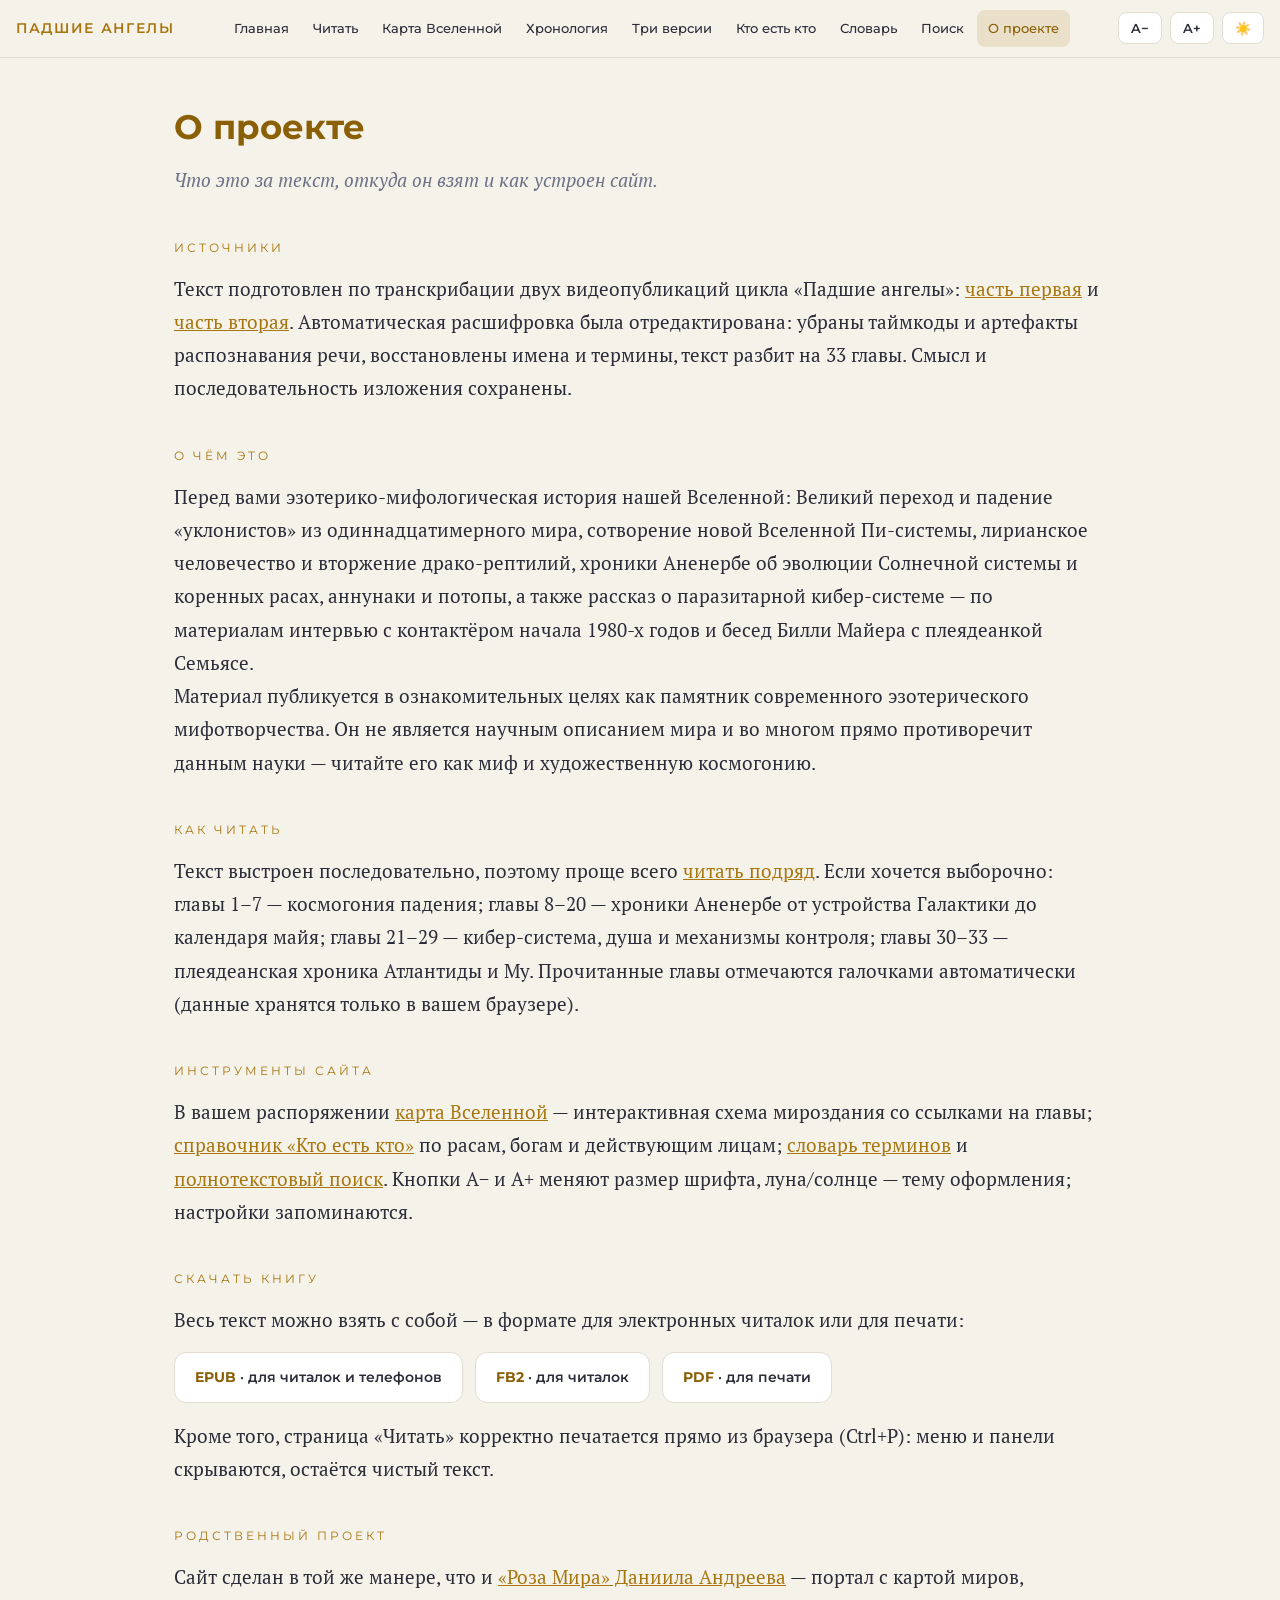
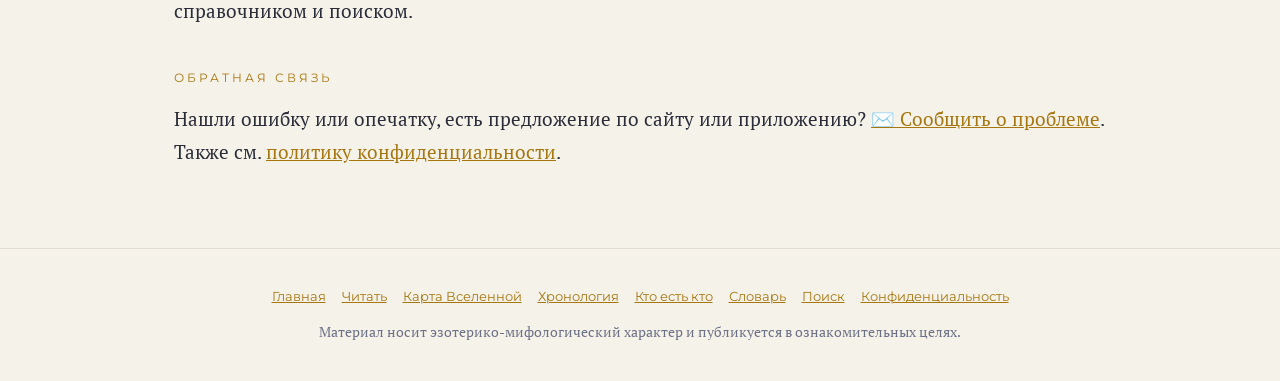
==== commit 96e33ced: "PWA: manifest, service worker, иконки, privacy policy для публикации в Google Play" ====
--- a/about.html
+++ b/about.html
@@ -2,6 +2,7 @@
 <html lang="ru" data-theme="dark">
 <head>
 <meta charset="UTF-8">
+<script>(function(){try{var t=localStorage.getItem('fa_theme');if(!t){t=(window.matchMedia&&matchMedia('(prefers-color-scheme: light)').matches)?'light':'dark';}document.documentElement.setAttribute('data-theme',t);}catch(e){}})();</script>
 <meta name="viewport" content="width=device-width, initial-scale=1.0">
 <title>О проекте — Падшие ангелы</title>
 <meta name="description" content="О проекте «Падшие ангелы»: источники, структура текста и рекомендации по чтению.">
@@ -10,6 +11,8 @@
 <link href="https://fonts.googleapis.com/css2?family=PT+Serif:ital,wght@0,400;0,700;1,400&family=Montserrat:wght@500;600;700&display=swap" rel="stylesheet">
 <link rel="stylesheet" href="styles.css">
 <link rel="icon" href="favicon.svg" type="image/svg+xml">
+<link rel="manifest" href="manifest.json">
+<meta name="theme-color" content="#0d0f17">
 <meta property="og:site_name" content="Падшие ангелы">
 <meta property="og:title" content="Падшие ангелы — история нашей Вселенной">
 <meta property="og:description" content="Великий переход, Первостроители, звёздные войны, хроники Аненербе и тайна кибер-системы. Текст, карта Вселенной, хронология, справочник и поиск.">
@@ -64,12 +67,16 @@
 
   <div class="section-label">Родственный проект</div>
   <p>Сайт сделан в той же манере, что и <a href="https://vysockiymark01-prog.github.io/RozaMira/" target="_blank" rel="noopener">«Роза Мира» Даниила Андреева</a> — портал с картой миров, справочником и поиском.</p>
+
+  <div class="section-label">Обратная связь</div>
+  <p>Нашли ошибку или опечатку, есть предложение по сайту или приложению? <a href="mailto:vysockiymark01@gmail.com?subject=%D0%9F%D0%B0%D0%B4%D1%88%D0%B8%D0%B5%20%D0%B0%D0%BD%D0%B3%D0%B5%D0%BB%D1%8B%20%E2%80%94%20%D0%BE%D0%B1%D1%80%D0%B0%D1%82%D0%BD%D0%B0%D1%8F%20%D1%81%D0%B2%D1%8F%D0%B7%D1%8C">✉️ Сообщить о проблеме</a>. Также см. <a href="privacy.html">политику конфиденциальности</a>.</p>
 </div>
 
 <footer class="site">
   <div class="flinks">
     <a href="index.html">Главная</a><a href="read.html">Читать</a><a href="map.html">Карта Вселенной</a>
     <a href="timeline.html">Хронология</a><a href="who.html">Кто есть кто</a><a href="glossary.html">Словарь</a><a href="search.html">Поиск</a>
+    <a href="privacy.html">Конфиденциальность</a>
   </div>
   <p>Материал носит эзотерико-мифологический характер и публикуется в ознакомительных целях.</p>
 </footer>
